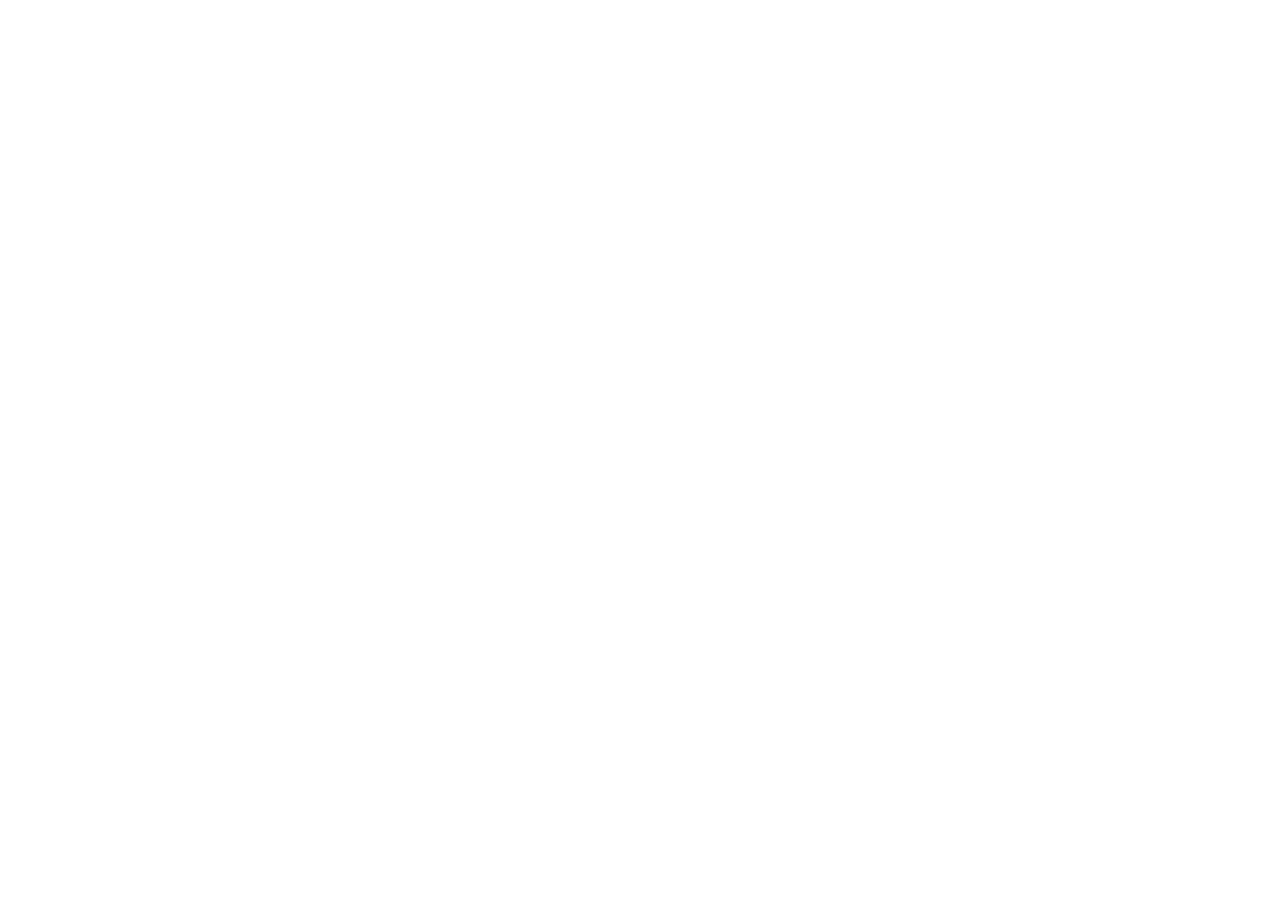
==== about_us.html @ 710f211b "Adding dropdown functionality." ====
<!DOCTYPE html>
<html lang="en">
<head>
    <meta charset="UTF-8">
    <meta http-equiv="X-UA-Compatible" content="IE=edge">
    <meta name="viewport" content="width=device-width, initial-scale=1.0">
    <title>About Us</title>
</head>
<body>
    
</body>
</html>
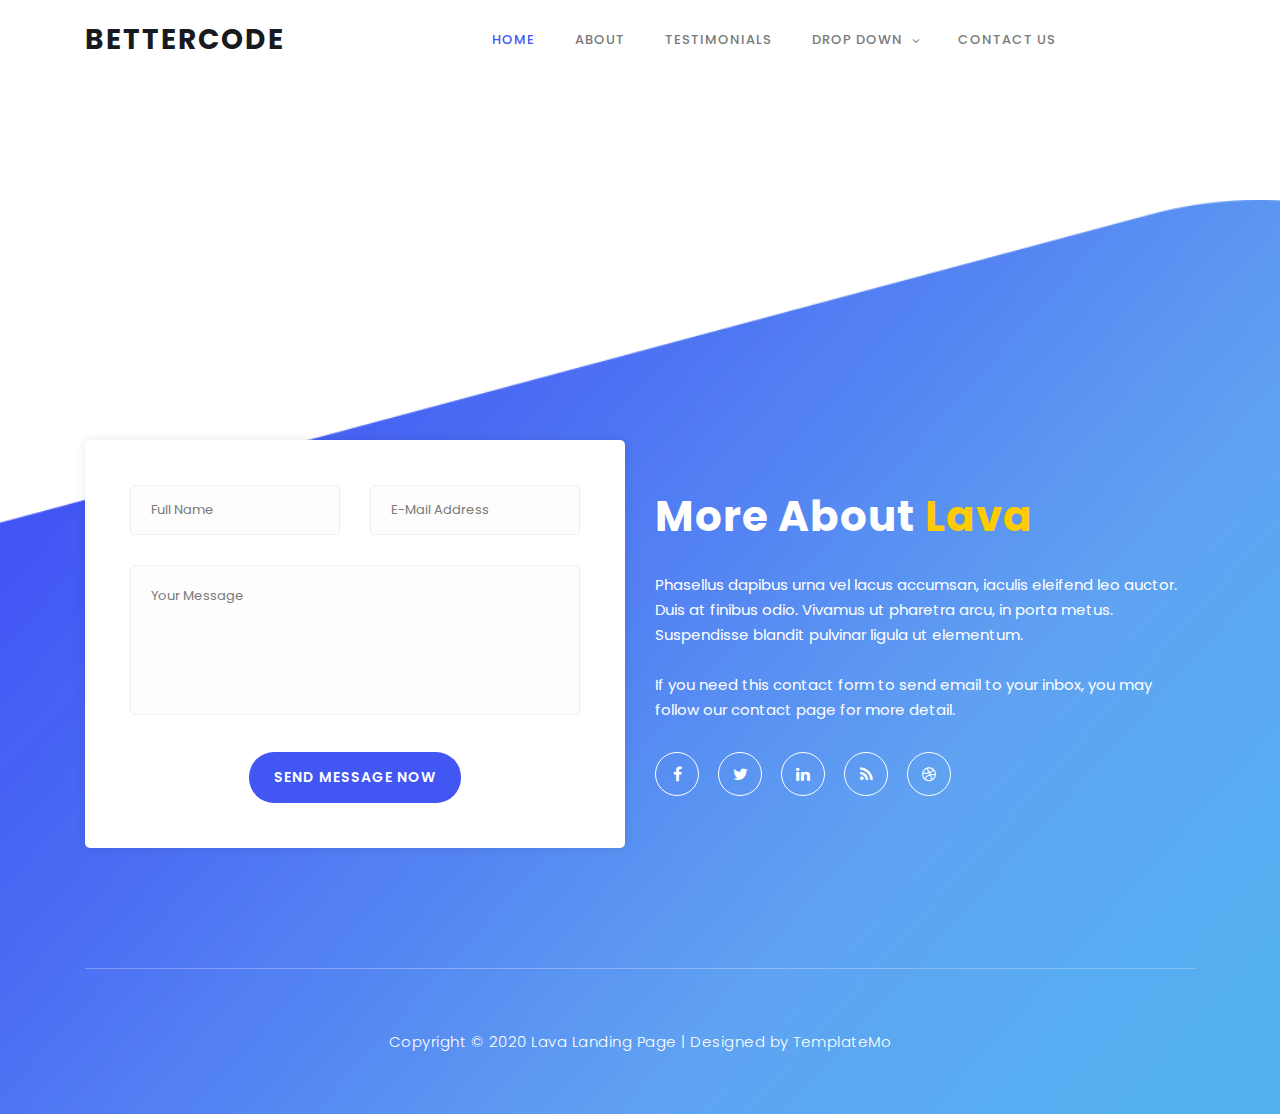
==== commit 70d858d1: "Linking about us page with home page." ====
--- a/about_us.html
+++ b/about_us.html
@@ -1,12 +1,170 @@
 <!DOCTYPE html>
 <html lang="en">
+
 <head>
-    <meta charset="UTF-8">
-    <meta http-equiv="X-UA-Compatible" content="IE=edge">
-    <meta name="viewport" content="width=device-width, initial-scale=1.0">
+
+    <meta charset="utf-8">
+    <meta name="viewport" content="width=device-width, initial-scale=1, shrink-to-fit=no">
+    <meta name="description" content="">
+    <meta name="author" content="TemplateMo">
+    <link href="https://fonts.googleapis.com/css?family=Poppins:100,200,300,400,500,600,700,800,900&display=swap" rel="stylesheet">
+
     <title>About Us</title>
+<!--
+
+Lava Landing Page
+https://templatemo.com/tm-540-lava-landing-page
+
+-->
+
+    <!-- Additional CSS Files -->
+    <link rel="stylesheet" type="text/css" href="assets/css/bootstrap.min.css">
+
+    <link rel="stylesheet" type="text/css" href="assets/css/font-awesome.css">
+
+    <link rel="stylesheet" href="assets/css/templatemo-lava.css">
+
+    <link rel="stylesheet" href="assets/css/owl-carousel.css">
+
 </head>
+
 <body>
-    
+
+    <!-- ***** Preloader Start ***** -->
+    <div id="preloader">
+        <div class="jumper">
+            <div></div>
+            <div></div>
+            <div></div>
+        </div>
+    </div>
+    <!-- ***** Preloader End ***** -->
+
+
+    <!-- ***** Header Area Start ***** -->
+    <header class="header-area header-sticky">
+        <div class="container">
+            <div class="row">
+                <div class="col-12">
+                    <nav class="main-nav">
+                        <!-- ***** Logo Start ***** -->
+                        <a href="index.html" class="logo">
+                            BetterCode
+                        </a>
+                        <!-- ***** Logo End ***** -->
+                        <!-- ***** Menu Start ***** -->
+                        <ul class="nav">
+                            <li class="scroll-to-section"><a href="#welcome" class="menu-item">Home</a></li>
+                            <li class="scroll-to-section"><a href="#about" class="menu-item">About</a></li>
+                            <li class="scroll-to-section"><a href="#testimonials" class="menu-item">Testimonials</a>
+                            </li>
+                            <li class="submenu">
+                                <a href="javascript:;">Drop Down</a>
+                                <ul>
+                                    <li><a href="about_us.html" class="menu-item">About Us</a></li>
+                                    <li><a class="menu-item">Features</a></li>
+                                    <li><a class="menu-item">FAQ's</a></li>
+                                    <li><a class="menu-item">Blog</a></li>
+                                </ul>
+                            </li>
+                            <li class="scroll-to-section"><a href="#contact-us" class="menu-item">Contact Us</a></li>
+                        </ul>
+                        <a class='menu-trigger'>
+                            <span>Menu</span>
+                        </a>
+                        <!-- ***** Menu End ***** -->
+                    </nav>
+                </div>
+            </div>
+        </div>
+    </header>
+    <!-- ***** Header Area End ***** -->
+
+
+    <!-- ***** Footer Start ***** -->
+    <footer id="contact-us">
+        <div class="container">
+            <div class="footer-content">
+                <div class="row">
+                    <!-- ***** Contact Form Start ***** -->
+                    <div class="col-lg-6 col-md-12 col-sm-12">
+                        <div class="contact-form">
+                            <form id="contact" action="" method="post">
+                                <div class="row">
+                                    <div class="col-md-6 col-sm-12">
+                                        <fieldset>
+                                            <input name="name" type="text" id="name" placeholder="Full Name" required=""
+                                                style="background-color: rgba(250,250,250,0.3);">
+                                        </fieldset>
+                                    </div>
+                                    <div class="col-md-6 col-sm-12">
+                                        <fieldset>
+                                            <input name="email" type="text" id="email" placeholder="E-Mail Address"
+                                                required="" style="background-color: rgba(250,250,250,0.3);">
+                                        </fieldset>
+                                    </div>
+                                    <div class="col-lg-12">
+                                        <fieldset>
+                                            <textarea name="message" rows="6" id="message" placeholder="Your Message"
+                                                required="" style="background-color: rgba(250,250,250,0.3);"></textarea>
+                                        </fieldset>
+                                    </div>
+                                    <div class="col-lg-12">
+                                        <fieldset>
+                                            <button type="submit" id="form-submit" class="main-button">Send Message
+                                                Now</button>
+                                        </fieldset>
+                                    </div>
+                                </div>
+                            </form>
+                        </div>
+                    </div>
+                    <!-- ***** Contact Form End ***** -->
+                    <div class="right-content col-lg-6 col-md-12 col-sm-12">
+                        <h2>More About <em>Lava</em></h2>
+                        <p>Phasellus dapibus urna vel lacus accumsan, iaculis eleifend leo auctor. Duis at finibus odio.
+                            Vivamus ut pharetra arcu, in porta metus. Suspendisse blandit pulvinar ligula ut elementum.
+                            <br><br>If you need this contact form to send email to your inbox, you may follow our <a
+                                rel="nofollow" href="https://templatemo.com/contact" target="_parent">contact</a> page
+                            for more detail.</p>
+                        <ul class="social">
+                            <li><a href="https://fb.com/templatemo"><i class="fa fa-facebook"></i></a></li>
+                            <li><a href="#"><i class="fa fa-twitter"></i></a></li>
+                            <li><a href="#"><i class="fa fa-linkedin"></i></a></li>
+                            <li><a href="#"><i class="fa fa-rss"></i></a></li>
+                            <li><a href="#"><i class="fa fa-dribbble"></i></a></li>
+                        </ul>
+                    </div>
+                </div>
+            </div>
+            <div class="row">
+                <div class="col-lg-12">
+                    <div class="sub-footer">
+                        <p>Copyright &copy; 2020 Lava Landing Page
+
+                        | Designed by <a rel="nofollow" href="https://templatemo.com">TemplateMo</a></p>
+                    </div>
+                </div>
+            </div>
+        </div>
+    </footer>
+
+    <!-- jQuery -->
+    <script src="assets/js/jquery-2.1.0.min.js"></script>
+
+    <!-- Bootstrap -->
+    <script src="assets/js/popper.js"></script>
+    <script src="assets/js/bootstrap.min.js"></script>
+
+    <!-- Plugins -->
+    <script src="assets/js/owl-carousel.js"></script>
+    <script src="assets/js/scrollreveal.min.js"></script>
+    <script src="assets/js/waypoints.min.js"></script>
+    <script src="assets/js/jquery.counterup.min.js"></script>
+    <script src="assets/js/imgfix.min.js"></script>
+
+    <!-- Global Init -->
+    <script src="assets/js/custom.js"></script>
+
 </body>
 </html>--- a/assets/css/templatemo-lava.css
+++ b/assets/css/templatemo-lava.css
@@ -0,0 +1,1236 @@
+/*
+
+Lava Landing Page
+
+https://templatemo.com/tm-540-lava-landing-page
+
+*/
+
+/* ---------------------------------------------
+Table of contents
+------------------------------------------------
+01. font & reset css
+02. reset
+03. global styles
+04. header
+05. welcome
+06. features
+07. testimonials
+08. contact
+09. footer
+10. preloader
+
+--------------------------------------------- */
+/* 
+---------------------------------------------
+font & reset css
+--------------------------------------------- 
+*/
+@import url("https://fonts.googleapis.com/css?family=Poppins:100,200,300,400,500,600,700,800,900");
+/* 
+---------------------------------------------
+reset
+--------------------------------------------- 
+*/
+html, body, div, span, applet, object, iframe, h1, h2, h3, h4, h5, h6, p, blockquote, div
+pre, a, abbr, acronym, address, big, cite, code, del, dfn, em, font, img, ins, kbd, q,
+s, samp, small, strike, strong, sub, sup, tt, var, b, u, i, center, dl, dt, dd, ol, ul, li,
+figure, header, nav, section, article, aside, footer, figcaption {
+  margin: 0;
+  padding: 0;
+  border: 0;
+  outline: 0;
+}
+
+.clearfix:after {
+  content: ".";
+  display: block;
+  clear: both;
+  visibility: hidden;
+  line-height: 0;
+  height: 0;
+}
+
+.clearfix {
+  display: inline-block;
+}
+
+html[xmlns] .clearfix {
+  display: block;
+}
+
+* html .clearfix {
+  height: 1%;
+}
+
+ul, li {
+  padding: 0;
+  margin: 0;
+  list-style: none;
+}
+
+header, nav, section, article, aside, footer, hgroup {
+  display: block;
+}
+
+* {
+  box-sizing: border-box;
+}
+
+html, body {
+  font-family: 'Poppins', sans-serif;
+  font-weight: 400;
+  background-color: #fff;
+  font-size: 16px;
+  -ms-text-size-adjust: 100%;
+  -webkit-font-smoothing: antialiased;
+  -moz-osx-font-smoothing: grayscale;
+}
+
+a {
+  text-decoration: none !important;
+}
+
+h1, h2, h3, h4, h5, h6 {
+  margin-top: 0px;
+  margin-bottom: 0px;
+}
+
+ul {
+  margin-bottom: 0px;
+}
+
+p {
+  font-size: 15px;
+  line-height: 25px;
+  color: #888;
+}
+
+/* 
+---------------------------------------------
+global styles
+--------------------------------------------- 
+*/
+html,
+body {
+  background: #fff;
+  font-family: 'Poppins', sans-serif;
+}
+
+::selection {
+  background: #4256f4;
+  color: #fff;
+}
+
+::-moz-selection {
+  background: #4256f4;
+  color: #fff;
+}
+
+@media (max-width: 991px) {
+  html, body {
+    overflow-x: hidden;
+  }
+  .mobile-top-fix {
+    margin-top: 30px;
+    margin-bottom: 0px;
+  }
+  .mobile-bottom-fix {
+    margin-bottom: 30px;
+  }
+  .mobile-bottom-fix-big {
+    margin-bottom: 60px;
+  }
+}
+
+a.main-button-slider {
+  font-size: 14px;
+  border-radius: 25px;
+  padding: 15px 25px;
+  background-color: #4256f4;
+  text-transform: uppercase;
+  color: #fff;
+  font-weight: 600;
+  letter-spacing: 1px;
+  -webkit-transition: all 0.3s ease 0s;
+  -moz-transition: all 0.3s ease 0s;
+  -o-transition: all 0.3s ease 0s;
+  transition: all 0.3s ease 0s;
+}
+
+a.main-button-slider:hover {
+  background-color: #FFCC00;
+}
+
+a.main-button {
+  font-size: 14px;
+  border-radius: 25px;
+  padding: 15px 25px;
+  background-color: #4256f4;
+  text-transform: uppercase;
+  color: #fff;
+  font-weight: 600;
+  letter-spacing: 1px;
+  -webkit-transition: all 0.3s ease 0s;
+  -moz-transition: all 0.3s ease 0s;
+  -o-transition: all 0.3s ease 0s;
+  transition: all 0.3s ease 0s;
+}
+
+a.main-button:hover {
+  background-color: #FFCC00;
+}
+
+button.main-button {
+  outline: none;
+  border: none;
+  cursor: pointer;
+  font-size: 14px;
+  border-radius: 25px;
+  padding: 15px 25px;
+  background-color: #4256f4;
+  text-transform: uppercase;
+  color: #fff;
+  font-weight: 600;
+  letter-spacing: 1px;
+  -webkit-transition: all 0.3s ease 0s;
+  -moz-transition: all 0.3s ease 0s;
+  -o-transition: all 0.3s ease 0s;
+  transition: all 0.3s ease 0s;
+}
+
+button.main-button:hover {
+  background-color: #ffd147;
+}
+
+
+.center-heading {
+  margin-bottom: 70px;
+}
+
+.center-heading h2 {
+  margin-top: 0px;
+  text-align: center;
+  font-size: 42px;
+  font-weight: 700;
+  color: #1e1e1e;
+  margin-bottom: 25px;
+}
+
+.center-heading h2 em {
+  font-style: normal;
+  color: #4256f4;
+}
+
+.center-heading p {
+  font-size: 15px;
+  color: #888;
+  text-align: center;
+}
+
+
+/* 
+---------------------------------------------
+header
+--------------------------------------------- 
+*/
+
+.background-header {
+  background-color: #fff;
+  height: 80px!important;
+  position: fixed!important;
+  top: 0px;
+  left: 0px;
+  right: 0px;
+  box-shadow: 0px 0px 10px rgba(0,0,0,0.15)!important;
+}
+
+.background-header .logo,
+.background-header .main-nav .nav li a {
+  color: #1e1e1e!important;
+}
+
+.background-header .main-nav .nav li:hover a {
+  color: #4256f4!important;
+}
+
+.background-header .nav li a.active {
+  color: #4256f4!important;
+}
+
+.header-area {
+  position: absolute;
+  top: 0px;
+  left: 0px;
+  right: 0px;
+  z-index: 100;
+  height: 100px;
+  -webkit-transition: all .5s ease 0s;
+  -moz-transition: all .5s ease 0s;
+  -o-transition: all .5s ease 0s;
+  transition: all .5s ease 0s;
+}
+
+.header-area .main-nav {
+  min-height: 80px;
+  background: transparent;
+}
+
+.header-area .main-nav .logo {
+  line-height: 80px;
+  color: #191a20;
+  font-size: 28px;
+  font-weight: 700;
+  text-transform: uppercase;
+  letter-spacing: 2px;
+  float: left;
+  -webkit-transition: all 0.3s ease 0s;
+  -moz-transition: all 0.3s ease 0s;
+  -o-transition: all 0.3s ease 0s;
+  transition: all 0.3s ease 0s;
+}
+
+
+.header-area .main-nav .nav {
+  float: left;
+  margin-top: 27px;
+  margin-left: 15%;
+  margin-right: 0px;
+  background-color: #fff;
+  padding: 0px 20px;
+  -webkit-transition: all 0.3s ease 0s;
+  -moz-transition: all 0.3s ease 0s;
+  -o-transition: all 0.3s ease 0s;
+  transition: all 0.3s ease 0s;
+  position: relative;
+  z-index: 999;
+}
+
+.header-area .main-nav .nav li {
+  padding-left: 20px;
+  padding-right: 20px;
+}
+
+.header-area .main-nav .nav li:last-child {
+  padding-right: 0px;
+}
+
+.header-area .main-nav .nav li a {
+  display: block;
+  font-weight: 500;
+  font-size: 13px;
+  color: #7a7a7a;
+  text-transform: uppercase;
+  -webkit-transition: all 0.3s ease 0s;
+  -moz-transition: all 0.3s ease 0s;
+  -o-transition: all 0.3s ease 0s;
+  transition: all 0.3s ease 0s;
+  height: 40px;
+  line-height: 40px;
+  border: transparent;
+  letter-spacing: 1px;
+}
+
+.header-area .main-nav .nav li:hover a {
+  color: #4256f4;
+}
+
+.header-area .main-nav .nav li.submenu {
+  position: relative;
+  padding-right: 35px;
+}
+
+.header-area .main-nav .nav li.submenu:after {
+  font-family: FontAwesome;
+  content: "\f107";
+  font-size: 12px;
+  color: #7a7a7a;
+  position: absolute;
+  right: 18px;
+  top: 12px;
+}
+
+.header-area .main-nav .nav li.submenu ul {
+  position: absolute;
+  width: 200px;
+  box-shadow: 0 2px 28px 0 rgba(0, 0, 0, 0.06);
+  overflow: hidden;
+  top: 40px;
+  opacity: 0;
+  transform: translateY(-2em);
+  visibility: hidden;
+  z-index: -1;
+  transition: all 0.3s ease-in-out 0s, visibility 0s linear 0.3s, z-index 0s linear 0.01s;
+}
+
+.header-area .main-nav .nav li.submenu ul li {
+  margin-left: 0px;
+  padding-left: 0px;
+  padding-right: 0px;
+}
+
+.header-area .main-nav .nav li.submenu ul li a {
+  display: block;
+  background: #fff;
+  color: #7a7a7a!important;
+  padding-left: 20px;
+  height: 40px;
+  line-height: 40px;
+  -webkit-transition: all 0.3s ease 0s;
+  -moz-transition: all 0.3s ease 0s;
+  -o-transition: all 0.3s ease 0s;
+  transition: all 0.3s ease 0s;
+  position: relative;
+  font-size: 13px;
+  border-bottom: 1px solid #f5f5f5;
+}
+
+.header-area .main-nav .nav li.submenu ul li a:before {
+  content: '';
+  position: absolute;
+  width: 0px;
+  height: 40px;
+  left: 0px;
+  top: 0px;
+  bottom: 0px;
+  -webkit-transition: all 0.3s ease 0s;
+  -moz-transition: all 0.3s ease 0s;
+  -o-transition: all 0.3s ease 0s;
+  transition: all 0.3s ease 0s;
+  background: #4256f4;
+}
+
+.header-area .main-nav .nav li.submenu ul li a:hover {
+  background: #fff;
+  color: #4256f4!important;
+  padding-left: 25px;
+}
+
+.header-area .main-nav .nav li.submenu ul li a:hover:before {
+  width: 3px;
+}
+
+.header-area .main-nav .nav li.submenu:hover ul {
+  visibility: visible;
+  opacity: 1;
+  z-index: 1;
+  transform: translateY(0%);
+  transition-delay: 0s, 0s, 0.3s;
+}
+
+.header-area .main-nav .menu-trigger {
+  cursor: pointer;
+  display: block;
+  position: absolute;
+  top: 23px;
+  width: 32px;
+  height: 40px;
+  text-indent: -9999em;
+  z-index: 99;
+  right: 40px;
+  display: none;
+}
+
+.header-area .main-nav .menu-trigger span,
+.header-area .main-nav .menu-trigger span:before,
+.header-area .main-nav .menu-trigger span:after {
+  -moz-transition: all 0.4s;
+  -o-transition: all 0.4s;
+  -webkit-transition: all 0.4s;
+  transition: all 0.4s;
+  background-color: #1e1e1e;
+  display: block;
+  position: absolute;
+  width: 30px;
+  height: 2px;
+  left: 0;
+}
+
+.background-header .main-nav .menu-trigger span,
+.background-header .main-nav .menu-trigger span:before,
+.background-header .main-nav .menu-trigger span:after {
+  background-color: #1e1e1e;
+}
+
+.header-area .main-nav .menu-trigger span:before,
+.header-area .main-nav .menu-trigger span:after {
+  -moz-transition: all 0.4s;
+  -o-transition: all 0.4s;
+  -webkit-transition: all 0.4s;
+  transition: all 0.4s;
+  background-color: #1e1e1e;
+  display: block;
+  position: absolute;
+  width: 30px;
+  height: 2px;
+  left: 0;
+  width: 75%;
+}
+
+.background-header .main-nav .menu-trigger span:before,
+.background-header .main-nav .menu-trigger span:after {
+  background-color: #1e1e1e;
+}
+
+.header-area .main-nav .menu-trigger span:before,
+.header-area .main-nav .menu-trigger span:after {
+  content: "";
+}
+
+.header-area .main-nav .menu-trigger span {
+  top: 16px;
+}
+
+.header-area .main-nav .menu-trigger span:before {
+  -moz-transform-origin: 33% 100%;
+  -ms-transform-origin: 33% 100%;
+  -webkit-transform-origin: 33% 100%;
+  transform-origin: 33% 100%;
+  top: -10px;
+  z-index: 10;
+}
+
+.header-area .main-nav .menu-trigger span:after {
+  -moz-transform-origin: 33% 0;
+  -ms-transform-origin: 33% 0;
+  -webkit-transform-origin: 33% 0;
+  transform-origin: 33% 0;
+  top: 10px;
+}
+
+.header-area .main-nav .menu-trigger.active span,
+.header-area .main-nav .menu-trigger.active span:before,
+.header-area .main-nav .menu-trigger.active span:after {
+  background-color: transparent;
+  width: 100%;
+}
+
+.header-area .main-nav .menu-trigger.active span:before {
+  -moz-transform: translateY(6px) translateX(1px) rotate(45deg);
+  -ms-transform: translateY(6px) translateX(1px) rotate(45deg);
+  -webkit-transform: translateY(6px) translateX(1px) rotate(45deg);
+  transform: translateY(6px) translateX(1px) rotate(45deg);
+  background-color: #1e1e1e;
+}
+
+.background-header .main-nav .menu-trigger.active span:before {
+  background-color: #1e1e1e;
+}
+
+.header-area .main-nav .menu-trigger.active span:after {
+  -moz-transform: translateY(-6px) translateX(1px) rotate(-45deg);
+  -ms-transform: translateY(-6px) translateX(1px) rotate(-45deg);
+  -webkit-transform: translateY(-6px) translateX(1px) rotate(-45deg);
+  transform: translateY(-6px) translateX(1px) rotate(-45deg);
+  background-color: #1e1e1e;
+}
+
+.background-header .main-nav .menu-trigger.active span:after {
+  background-color: #1e1e1e;
+}
+
+.header-area.header-sticky {
+  min-height: 80px;
+}
+
+.header-area.header-sticky .nav {
+  margin-top: 20px !important;
+}
+
+.header-area.header-sticky .nav li a.active {
+  color: #4256f4;
+}
+
+@media (max-width: 1200px) {
+  .header-area .main-nav .nav li {
+    padding-left: 12px;
+    padding-right: 12px;
+  }
+  .header-area .main-nav:before {
+    display: none;
+  }
+}
+
+@media (max-width: 991px) {
+  .logo {
+    text-align: center;
+    float: none!important;
+  }
+  .header-area {
+    background-color: #f7f7f7;
+    padding: 0px 15px;
+    height: 80px;
+    box-shadow: none;
+    text-align: center;
+  }
+  .header-area .container {
+    padding: 0px;
+  }
+  .header-area .logo {
+    margin-left: 30px;
+  }
+  .header-area .menu-trigger {
+    display: block !important;
+  }
+  .header-area .main-nav {
+    overflow: hidden;
+  }
+  .header-area .main-nav .nav {
+    float: none;
+    width: 100%;
+    margin-top: 0px !important;
+    display: none;
+    -webkit-transition: all 0s ease 0s;
+    -moz-transition: all 0s ease 0s;
+    -o-transition: all 0s ease 0s;
+    transition: all 0s ease 0s;
+    margin-left: 0px;
+  }
+  .header-area .main-nav .nav li:first-child {
+    border-top: 1px solid #eee;
+  }
+  .header-area .main-nav .nav li {
+    width: 100%;
+    background: #fff;
+    border-bottom: 1px solid #eee;
+    padding-left: 0px !important;
+    padding-right: 0px !important;
+  }
+  .header-area .main-nav .nav li a {
+    height: 50px !important;
+    line-height: 50px !important;
+    padding: 0px !important;
+    border: none !important;
+    background: #f7f7f7 !important;
+    color: #191a20 !important;
+  }
+  .header-area .main-nav .nav li a:hover {
+    background: #eee !important;
+    color: #4256f4!important;
+  }
+  .header-area .main-nav .nav li.submenu ul {
+    position: relative;
+    visibility: inherit;
+    opacity: 1;
+    z-index: 1;
+    transform: translateY(0%);
+    transition-delay: 0s, 0s, 0.3s;
+    top: 0px;
+    width: 100%;
+    box-shadow: none;
+    height: 0px;
+  }
+  .header-area .main-nav .nav li.submenu ul li a {
+    font-size: 12px;
+    font-weight: 400;
+  }
+  .header-area .main-nav .nav li.submenu ul li a:hover:before {
+    width: 0px;
+  }
+  .header-area .main-nav .nav li.submenu ul.active {
+    height: auto !important;
+  }
+  .header-area .main-nav .nav li.submenu:after {
+    color: #3B566E;
+    right: 25px;
+    font-size: 14px;
+    top: 15px;
+  }
+  .header-area .main-nav .nav li.submenu:hover ul, .header-area .main-nav .nav li.submenu:focus ul {
+    height: 0px;
+  }
+}
+
+@media (min-width: 992px) {
+  .header-area .main-nav .nav {
+    display: flex !important;
+  }
+}
+
+
+/* 
+---------------------------------------------
+welcome
+--------------------------------------------- 
+*/
+.welcome-area {
+  width: 100%;
+  height: 100vh;
+  min-height: 793px;
+  background-image: url(../images/banner-bg.png);
+  background-repeat: no-repeat;
+  background-position: right top;
+}
+
+.welcome-area .header-text .left-text {
+  position: relative;
+  align-self: center;
+  margin-top: 35%;
+  transform: perspective(1px) translateY(-30%) !important;
+}
+
+.welcome-area .header-text h1 {
+  font-weight: 900;
+  font-size: 52px;
+  line-height: 80px;
+  letter-spacing: 1px;
+  margin-bottom: 30px;
+  color: #191a20;
+}
+
+.welcome-area .header-text h1 em {
+  font-style: normal;
+  color: #4256f4;
+}
+
+.welcome-area .header-text p {
+  font-weight: 300;
+  font-size: 17px;
+  color: #7a7a7a;
+  line-height: 30px;
+  letter-spacing: 0.25px;
+  margin-bottom: 40px;
+  position: relative;
+}
+
+@media (max-width: 1420px) {
+  .welcome-area .header-text {
+    width: 70%;
+    margin-left: 5%;
+  }
+}
+
+@media (max-width: 1320px) {
+  .welcome-area .header-text .left-text {
+    margin-top: 50%;
+  }
+  .welcome-area .header-text {
+    width: 50%;
+    margin-left: 5%;
+  }
+}
+
+@media (max-width: 1140px) {
+  .welcome-area {
+    height: auto;
+  }
+  .welcome-area .header-text {       
+    width: 92%;
+    padding-top: 793px;
+  }
+  .welcome-area .header-text .left-text {
+    margin-top: 5%;
+    transform: none !important;
+  }
+}
+@media (max-width: 810px) {
+  .welcome-area {
+    background-size: contain;
+  }
+
+  .welcome-area .header-text {
+    padding-top: 100%;
+    margin-left: 0;
+  }
+    
+  .container-fluid .col-md-12 {
+    margin-right: 0px;
+    padding-right: 0px;
+  }
+}
+
+/*
+---------------------------------------------
+about
+---------------------------------------------
+*/
+
+#about {
+  padding: 100px 0px;
+  position: relative;
+  z-index: 9;
+}
+
+@media (max-width: 992px) {
+  .features-item {
+    margin-bottom: 45px;
+  }
+}
+
+.features-item {
+  border-radius: 5px;
+  padding: 60px 30px;
+  text-align: center;
+  box-shadow: 0px 0px 10px rgba(0,0,0,0.1);
+}
+
+.features-item h2 {
+  z-index: 9;
+  position: absolute;
+  top: 15px;
+  left: 45px;
+  font-size: 100px;
+  font-weight: 600;
+  color: #fafaff;
+}
+
+.features-item img {
+  z-index: 10;
+  position: relative;
+  max-width: 100%;
+  margin-bottom: 40px;
+}
+
+.features-item h4 {
+  margin-top: 0px;
+  font-size: 22px;
+  color: #1e1e1e;
+  margin-bottom: 25px;
+}
+
+.features-item .main-button {
+  margin-top: 35px;
+  display: inline-block;
+}
+
+
+/*
+---------------------------------------------
+promotion
+---------------------------------------------
+*/
+
+.left-image-decor {
+  background-image: url(../images/left-bg-decor.png);
+  background-repeat: no-repeat;
+  position: absolute;
+  width: 100%;
+  display: inline-block;
+  height: 110%;
+  margin-top: -200px;
+}
+
+#promotion {
+  padding: 100px 0px;
+}
+
+#promotion .left-image {
+  align-self: center;
+}
+
+#promotion .right-text ul {
+  padding: 0;
+  margin: 0;
+}
+
+#promotion .right-text ul li {
+  display: inline-block;
+  margin-bottom: 60px;
+}
+
+#promotion .right-text ul li:last-child {
+  margin-bottom: 0px;
+}
+
+#promotion .right-text img {
+  display: inline-block;
+  float: left;
+  margin-right: 30px;
+}
+
+#promotion .right-text h4 {
+  font-size: 22px;
+  color: #1e1e1e;
+  margin-bottom: 15px;
+  margin-top: 3px;
+}
+
+
+/*
+--------------------------------------------
+testimonials
+--------------------------------------------
+*/
+.right-image-decor {
+  background-image: url(../images/right-bg-decor.png);
+  background-repeat: no-repeat;
+  background-position: right center;
+  position: absolute;
+  width: 100%;
+  display: inline-block;
+  height: 110%;
+  margin-top: -200px;
+}
+
+#testimonials {
+  padding-top: 100px;
+  position: relative;
+  z-index: 9;
+}
+
+#testimonials .item {
+  position: relative;
+}
+
+#testimonials .item .testimonial-content {
+  background: rgb(244,129,63);
+  background: linear-gradient(145deg, #55b0f1 0%, #3f4ff4 100%);
+  margin-left: 60px;
+  padding: 40px 30px;
+  text-align: center;
+  border-radius: 5px;
+}
+
+#testimonials .item .testimonial-content ul li {
+  display: inline-block;
+  margin: 0px 1px;
+}
+
+#testimonials .item .testimonial-content ul li i {
+  color: #fff;
+  font-size: 13px;
+}
+
+#testimonials .item .testimonial-content h4 {
+  font-size: 22px;
+  margin-top: 20px;
+  color: #fff;
+}
+
+#testimonials .item .testimonial-content p {
+  color: #fff;
+  font-style: italic;
+  font-weight: 200;
+  margin: 20px 0px 15px 0px;
+}
+
+#testimonials .item .testimonial-content span {
+  color: #fff;
+  font-weight: 200;
+  font-size: 13px;
+}
+
+#testimonials .author img {
+  max-width: 120px;
+  margin-bottom: -60px;
+}
+
+.owl-carousel .owl-nav button.owl-next span {
+  z-index: 10;
+  top: 45%;
+  border-radius: 10px;
+  font-size: 46px;
+  color: #fff;
+  right: -210px;
+  width: 80px;
+  height: 80px;
+  line-height: 80px;
+  text-align: center;
+  display: inline-block;
+  background: rgb(244,129,63);
+  background: linear-gradient(145deg, #55b0f1 0%, #3f4ff4 100%);
+  position: absolute;
+}
+
+.owl-carousel .owl-nav button.owl-prev span {
+  z-index: 9;
+  top: 30%;
+  border-radius: 10px;
+  font-size: 46px;
+  color: #fff;
+  right: -150px;
+  width: 80px;
+  height: 80px;
+  line-height: 80px;
+  text-align: center;
+  display: inline-block;
+  background: rgb(244,129,63);
+  background: linear-gradient(145deg, #55b0f1 0%, #3f4ff4 100%);
+  position: absolute;
+}
+
+@media screen and (max-width: 1060px) {
+  .owl-carousel .owl-nav {
+    display: none!important;
+  }
+}
+
+/* 
+---------------------------------------------
+footer
+--------------------------------------------- 
+*/
+
+@media (max-width: 992px) {
+  footer {
+    padding-top: 0px!important;
+    margin-top: 0px!important;
+  }
+  .contact-form {
+    margin-bottom: 45px;
+  }
+  footer .right-content {
+    text-align: center;
+  }
+  footer .footer-content {
+    padding: 60px 0px!important;
+  }
+}
+
+footer {
+  margin-top: 200px;
+  padding-top: 120px;
+  background-image: url(../images/footer-bg.png);
+  background-repeat: no-repeat;
+  background-position: center center;
+  background-size: cover;
+  width: 100%;
+}
+
+footer .footer-content {
+  padding: 120px 0px;
+}
+
+.contact-form {
+  position: relative;
+  z-index: 10;
+  padding: 45px;
+  border-radius: 5px;
+  background-color: #fff;
+  box-shadow: 0px 0px 10px rgba(0,0,0,0.1);
+  
+}
+
+footer .right-content {
+  align-self: center;
+}
+
+.contact-form input,
+.contact-form textarea {
+  color: #777;
+  font-size: 13px;
+  border: 1px solid #eee;
+  background-color: #f7f7f7;
+  border-radius: 5px;
+  width: 100%;
+  height: 50px;
+  outline: none;
+  padding-left: 20px;
+  padding-right: 20px;
+  -webkit-appearance: none;
+  -moz-appearance: none;
+  appearance: none;
+  margin-bottom: 30px;
+}
+
+.contact-form textarea {
+  height: 150px;
+  resize: none;
+  padding: 20px;
+}
+
+.contact-form {
+  text-align: center;
+}
+
+.contact-form ::-webkit-input-placeholder { /* Edge */
+  color: #7a7a7a;
+}
+
+.contact-form :-ms-input-placeholder { /* Internet Explorer 10-11 */
+  color: #7a7a7a;
+}
+
+.contact-form ::placeholder {
+  color: #7a7a7a;
+}
+
+.footer-content .right-content {
+  color: #fff;
+}
+
+.footer-content .right-content h2 {
+  margin-top: 0px;
+  margin-bottom: 30px;
+  font-size: 42px;
+  text-transform: capitalize;
+  font-weight: 700;
+  letter-spacing: 1px;
+}
+
+.footer-content .right-content h2 em {
+  font-style: normal;
+  color: #FFCC00;
+}
+
+.footer-content .right-content p {
+  color: #FFF;
+}
+
+.footer-content .right-content a {
+  color: #FFF;
+}
+
+.footer-content .right-content a:hover {
+  color: #FFCC00;
+}
+
+footer .social {
+  overflow: hidden;
+  margin-top: 30px;
+}
+
+footer .social li:first-child {
+  margin-left: 0px;
+}
+
+footer .social li {
+  margin: 0px 7.5px;
+  display: inline-block;
+}
+
+footer .social li a {
+  color: #fff;
+  text-align: center;
+  background-color: transparent;
+  border: 1px solid #fff;
+  width: 44px;
+  height: 44px;
+  line-height: 44px;
+  border-radius: 50%;
+  display: inline-block;
+  font-size: 16px;
+  -webkit-transition: all 0.3s ease 0s;
+  -moz-transition: all 0.3s ease 0s;
+  -o-transition: all 0.3s ease 0s;
+  transition: all 0.3s ease 0s;
+}
+
+footer .social li a:hover {
+  background-color: #fba70b;
+  border-color: #fba70b;
+  color: #fff;
+}
+
+footer .copyright {
+  margin-top: 10px;
+  font-weight: 400;
+  font-size: 15px;
+  color: #4a4a4a;
+  letter-spacing: 0.88px;
+  text-transform: capitalize;
+}
+
+footer .sub-footer {
+  padding: 60px 0px;
+  border-top: 1px solid rgba(250,250,250,0.3);
+  text-align: center;
+}
+
+footer .sub-footer a {
+	color: #FFF;
+}
+
+footer .sub-footer a:hover {
+	color: #FC3;
+}
+
+footer .sub-footer p {
+  color: #fff;
+  font-size: 15px;
+  font-weight: 300;
+  letter-spacing: 0.5px;
+}
+
+@media (max-width: 991px) {
+  footer .copyright {
+    text-align: center;
+  }
+  footer .social {
+    text-align: center;
+  }
+}
+
+/* 
+---------------------------------------------
+preloader
+--------------------------------------------- 
+*/
+#preloader {
+  overflow: hidden;
+  background-image: linear-gradient(145deg, #55b0f1 0%, #3f4ff4 100%);
+  left: 0;
+  right: 0;
+  top: 0;
+  bottom: 0;
+  position: fixed;
+  z-index: 9999;
+  color: #fff;
+}
+
+#preloader .jumper {
+  left: 0;
+  top: 0;
+  right: 0;
+  bottom: 0;
+  display: block;
+  position: absolute;
+  margin: auto;
+  width: 50px;
+  height: 50px;
+}
+
+#preloader .jumper > div {
+  background-color: #fff;
+  width: 10px;
+  height: 10px;
+  border-radius: 100%;
+  -webkit-animation-fill-mode: both;
+  animation-fill-mode: both;
+  position: absolute;
+  opacity: 0;
+  width: 50px;
+  height: 50px;
+  -webkit-animation: jumper 1s 0s linear infinite;
+  animation: jumper 1s 0s linear infinite;
+}
+
+#preloader .jumper > div:nth-child(2) {
+  -webkit-animation-delay: 0.33333s;
+  animation-delay: 0.33333s;
+}
+
+#preloader .jumper > div:nth-child(3) {
+  -webkit-animation-delay: 0.66666s;
+  animation-delay: 0.66666s;
+}
+
+@-webkit-keyframes jumper {
+  0% {
+    opacity: 0;
+    -webkit-transform: scale(0);
+    transform: scale(0);
+  }
+  5% {
+    opacity: 1;
+  }
+  100% {
+    -webkit-transform: scale(1);
+    transform: scale(1);
+    opacity: 0;
+  }
+}
+
+@keyframes jumper {
+  0% {
+    opacity: 0;
+    -webkit-transform: scale(0);
+    transform: scale(0);
+  }
+  5% {
+    opacity: 1;
+  }
+  100% {
+    opacity: 0;
+  }
+}--- a/assets/css/owl-carousel.css
+++ b/assets/css/owl-carousel.css
@@ -0,0 +1,186 @@
+/**
+ * Owl Carousel v2.3.4
+ * Copyright 2013-2018 David Deutsch
+ * Licensed under: SEE LICENSE IN https://github.com/OwlCarousel2/OwlCarousel2/blob/master/LICENSE
+ */
+/*
+ *  Owl Carousel - Core
+ */
+.owl-carousel {
+  display: none;
+  width: 100%;
+  -webkit-tap-highlight-color: transparent;
+  /* position relative and z-index fix webkit rendering fonts issue */
+  position: relative;
+  z-index: 1; }
+  .owl-carousel .owl-stage {
+    position: relative;
+    -ms-touch-action: pan-Y;
+    touch-action: manipulation;
+    -moz-backface-visibility: hidden;
+    /* fix firefox animation glitch */ }
+  .owl-carousel .owl-stage:after {
+    content: ".";
+    display: block;
+    clear: both;
+    visibility: hidden;
+    line-height: 0;
+    height: 0; }
+  .owl-carousel .owl-stage-outer {
+    position: relative;
+    overflow: hidden;
+    /* fix for flashing background */
+    -webkit-transform: translate3d(0px, 0px, 0px); }
+  .owl-carousel .owl-wrapper,
+  .owl-carousel .owl-item {
+    -webkit-backface-visibility: hidden;
+    -moz-backface-visibility: hidden;
+    -ms-backface-visibility: hidden;
+    -webkit-transform: translate3d(0, 0, 0);
+    -moz-transform: translate3d(0, 0, 0);
+    -ms-transform: translate3d(0, 0, 0); }
+  .owl-carousel .owl-item {
+    position: relative;
+    min-height: 1px;
+    float: left;
+    -webkit-backface-visibility: hidden;
+    -webkit-tap-highlight-color: transparent;
+    -webkit-touch-callout: none; }
+  .owl-carousel .owl-item img {
+    display: block;
+    width: 100%; }
+  .owl-carousel .owl-nav.disabled,
+  .owl-carousel .owl-dots.disabled {
+    display: none; }
+  .owl-carousel .owl-nav .owl-prev,
+  .owl-carousel .owl-nav .owl-next,
+  .owl-carousel .owl-dot {
+    cursor: pointer;
+    -webkit-user-select: none;
+    -khtml-user-select: none;
+    -moz-user-select: none;
+    -ms-user-select: none;
+    user-select: none; }
+  .owl-carousel .owl-nav button.owl-prev,
+  .owl-carousel .owl-nav button.owl-next,
+  .owl-carousel button.owl-dot {
+    background: none;
+    color: inherit;
+    border: none;
+    padding: 0 !important;
+    font: inherit; }
+  .owl-carousel.owl-loaded {
+    display: block; }
+  .owl-carousel.owl-loading {
+    opacity: 0;
+    display: block; }
+  .owl-carousel.owl-hidden {
+    opacity: 0; }
+  .owl-carousel.owl-refresh .owl-item {
+    visibility: hidden; }
+  .owl-carousel.owl-drag .owl-item {
+    -ms-touch-action: pan-y;
+        touch-action: pan-y;
+    -webkit-user-select: none;
+    -moz-user-select: none;
+    -ms-user-select: none;
+    user-select: none; }
+  .owl-carousel.owl-grab {
+    cursor: move;
+    cursor: grab; }
+  .owl-carousel.owl-rtl {
+    direction: rtl; }
+  .owl-carousel.owl-rtl .owl-item {
+    float: right; }
+
+/* No Js */
+.no-js .owl-carousel {
+  display: block; }
+
+/*
+ *  Owl Carousel - Animate Plugin
+ */
+.owl-carousel .animated {
+  animation-duration: 1000ms;
+  animation-fill-mode: both; }
+
+.owl-carousel .owl-animated-in {
+  z-index: 0; }
+
+.owl-carousel .owl-animated-out {
+  z-index: 1; }
+
+.owl-carousel .fadeOut {
+  animation-name: fadeOut; }
+
+@keyframes fadeOut {
+  0% {
+    opacity: 1; }
+  100% {
+    opacity: 0; } }
+
+/*
+ * 	Owl Carousel - Auto Height Plugin
+ */
+.owl-height {
+  transition: height 500ms ease-in-out; }
+
+/*
+ * 	Owl Carousel - Lazy Load Plugin
+ */
+.owl-carousel .owl-item {
+  /**
+			This is introduced due to a bug in IE11 where lazy loading combined with autoheight plugin causes a wrong
+			calculation of the height of the owl-item that breaks page layouts
+		 */ }
+  .owl-carousel .owl-item .owl-lazy {
+    opacity: 0;
+    transition: opacity 400ms ease; }
+  .owl-carousel .owl-item .owl-lazy[src^=""], .owl-carousel .owl-item .owl-lazy:not([src]) {
+    max-height: 0; }
+  .owl-carousel .owl-item img.owl-lazy {
+    transform-style: preserve-3d; }
+
+/*
+ * 	Owl Carousel - Video Plugin
+ */
+.owl-carousel .owl-video-wrapper {
+  position: relative;
+  height: 100%;
+  background: #000; }
+
+.owl-carousel .owl-video-play-icon {
+  position: absolute;
+  height: 80px;
+  width: 80px;
+  left: 50%;
+  top: 50%;
+  margin-left: -40px;
+  margin-top: -40px;
+  background: url("owl.video.play.png") no-repeat;
+  cursor: pointer;
+  z-index: 1;
+  -webkit-backface-visibility: hidden;
+  transition: transform 100ms ease; }
+
+.owl-carousel .owl-video-play-icon:hover {
+  -ms-transform: scale(1.3, 1.3);
+      transform: scale(1.3, 1.3); }
+
+.owl-carousel .owl-video-playing .owl-video-tn,
+.owl-carousel .owl-video-playing .owl-video-play-icon {
+  display: none; }
+
+.owl-carousel .owl-video-tn {
+  opacity: 0;
+  height: 100%;
+  background-position: center center;
+  background-repeat: no-repeat;
+  background-size: contain;
+  transition: opacity 400ms ease; }
+
+.owl-carousel .owl-video-frame {
+  position: relative;
+  z-index: 1;
+  height: 100%;
+  width: 100%; }
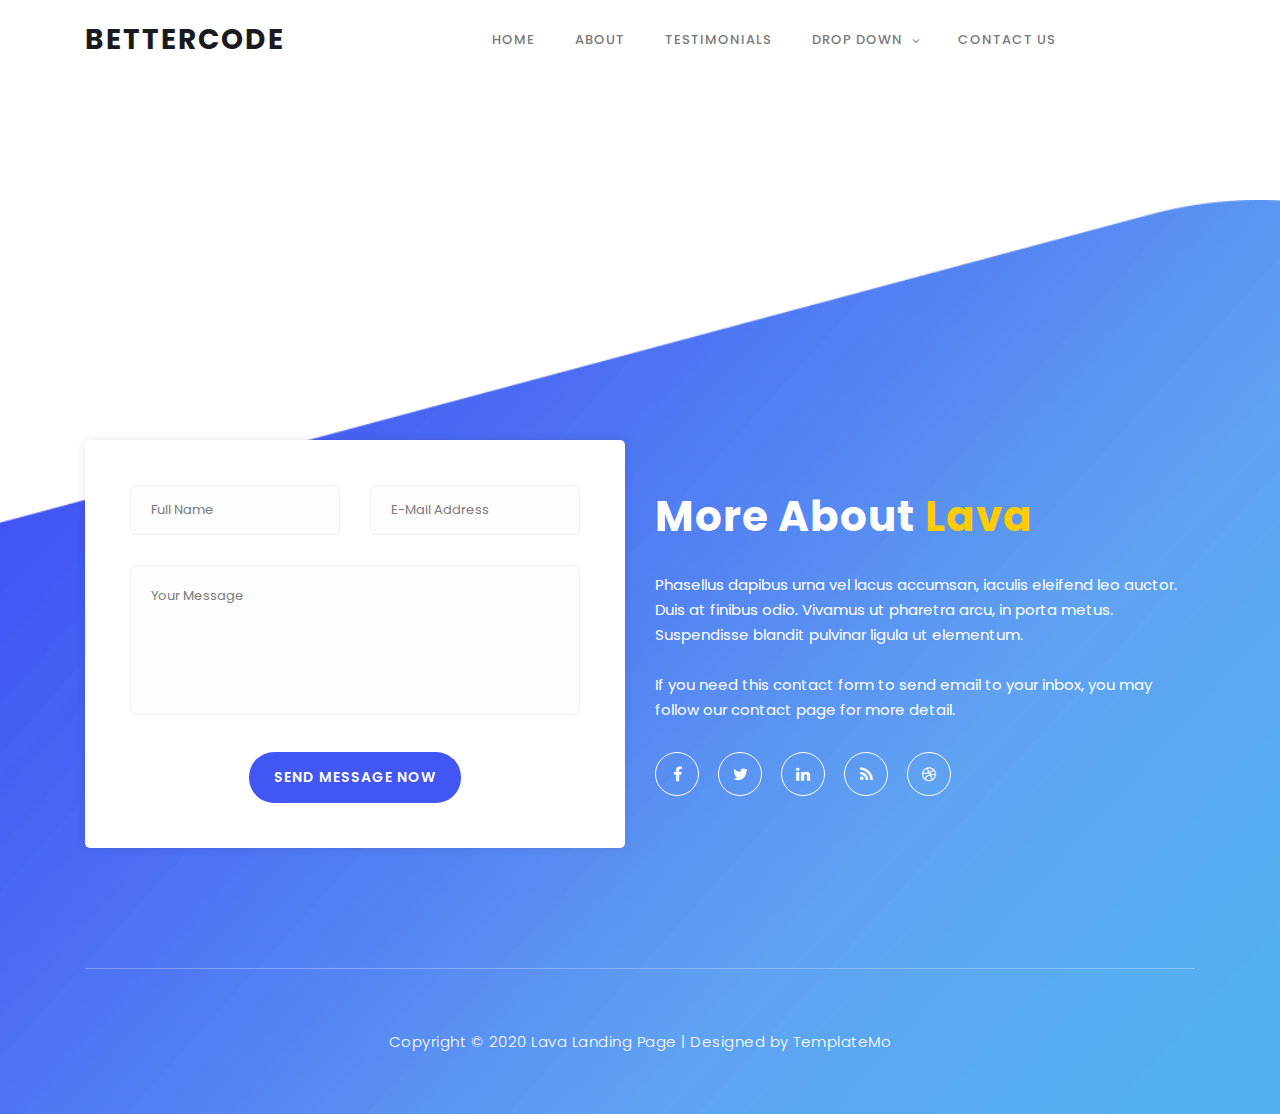
==== commit bf0f3db3: "Adding HOME button functionality." ====
--- a/about_us.html
+++ b/about_us.html
@@ -54,7 +54,7 @@
                         <!-- ***** Logo End ***** -->
                         <!-- ***** Menu Start ***** -->
                         <ul class="nav">
-                            <li class="scroll-to-section"><a href="#welcome" class="menu-item">Home</a></li>
+                            <li class="scroll-to-section"><a href="index.html" class="menu-item">Home</a></li>
                             <li class="scroll-to-section"><a href="#about" class="menu-item">About</a></li>
                             <li class="scroll-to-section"><a href="#testimonials" class="menu-item">Testimonials</a>
                             </li>
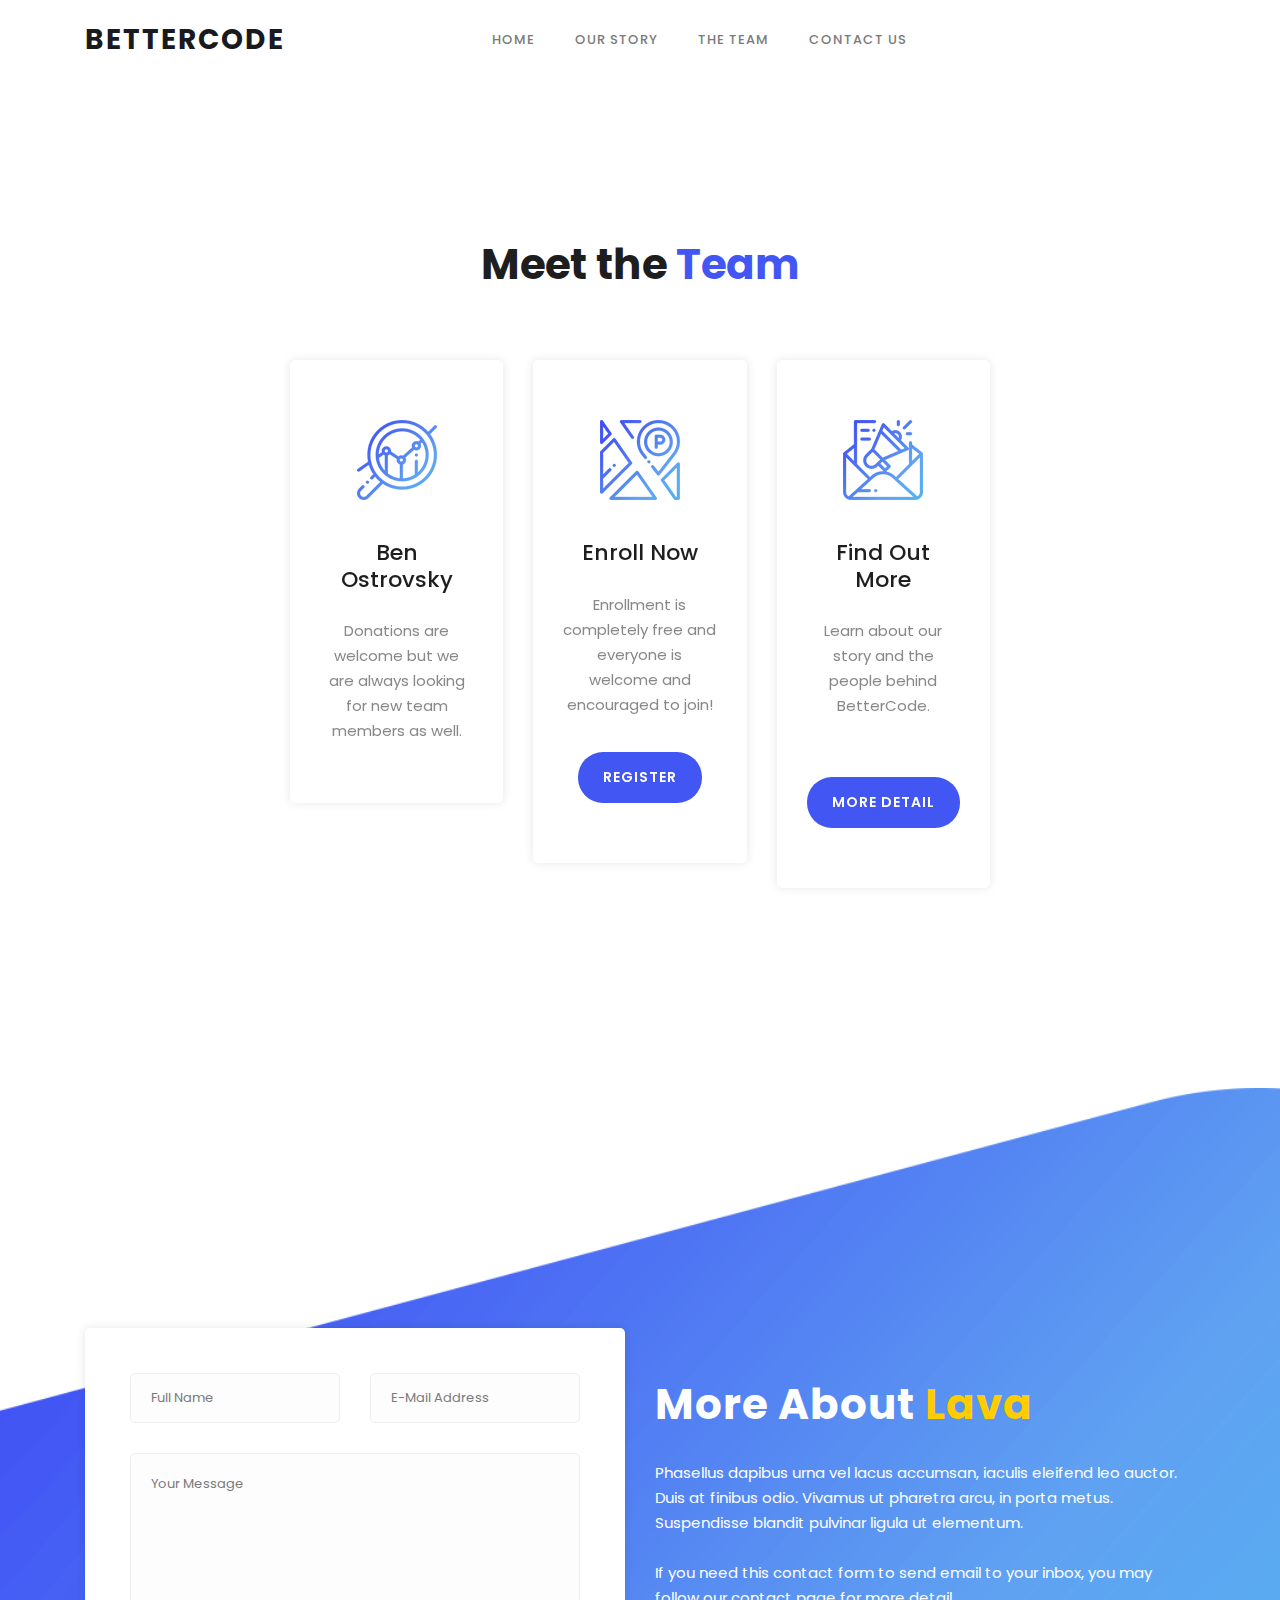
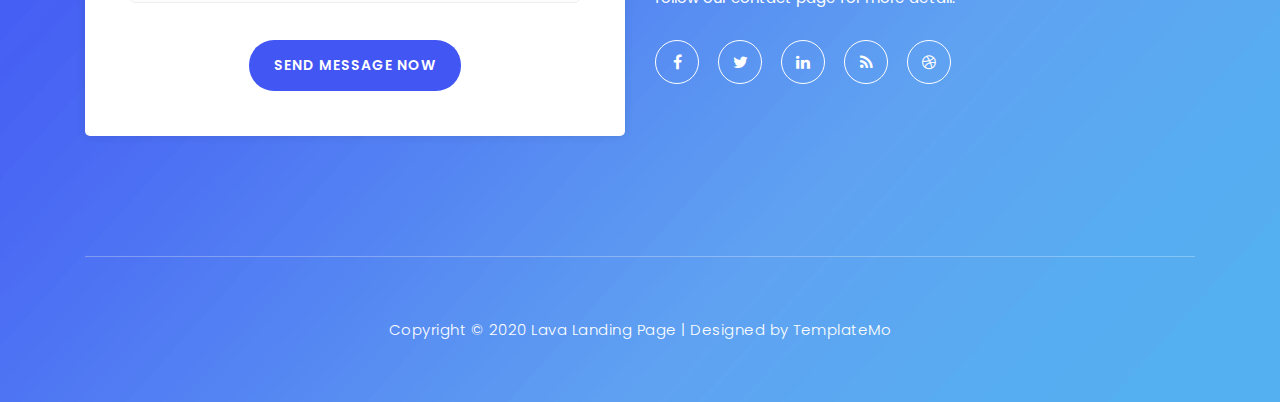
==== commit 3d756499: "Imporved Secondary Page" ====
--- a/about_us.html
+++ b/about_us.html
@@ -55,18 +55,8 @@
                         <!-- ***** Menu Start ***** -->
                         <ul class="nav">
                             <li class="scroll-to-section"><a href="index.html" class="menu-item">Home</a></li>
-                            <li class="scroll-to-section"><a href="#about" class="menu-item">About</a></li>
-                            <li class="scroll-to-section"><a href="#testimonials" class="menu-item">Testimonials</a>
-                            </li>
-                            <li class="submenu">
-                                <a href="javascript:;">Drop Down</a>
-                                <ul>
-                                    <li><a href="about_us.html" class="menu-item">About Us</a></li>
-                                    <li><a class="menu-item">Features</a></li>
-                                    <li><a class="menu-item">FAQ's</a></li>
-                                    <li><a class="menu-item">Blog</a></li>
-                                </ul>
-                            </li>
+                            <li class="scroll-to-section"><a href="#story" class="menu-item">Our Story</a></li>
+                            <li class="scroll-to-section"><a href="#team" class="menu-item">The Team</a>
                             <li class="scroll-to-section"><a href="#contact-us" class="menu-item">Contact Us</a></li>
                         </ul>
                         <a class='menu-trigger'>
@@ -79,8 +69,76 @@
         </div>
     </header>
     <!-- ***** Header Area End ***** -->
-
-
+     <!-- ***** Makeshift Margin Starts ***** -->
+    <br>
+    <br>
+    <br>
+    <br>
+    <br>
+    
+     
+     <!-- ***** Makeshift Margin Ends ***** -->
+    <!-- ***** Team Starts ***** -->
+    <section class="section" id="team">
+    <br>
+    <br>
+    <br>
+    <br>
+    <br>
+    
+        <div class="container">
+            <div class="row">
+                <div class="col-lg-8 offset-lg-2">
+                    <div class="center-heading">
+                        <h2>Meet the <em> Team</em></h2>
+                    </div>
+                    <div class="container">
+                        <div class="row">
+                            <div class="col-lg-4 col-md-6 col-sm-12 col-xs-12"
+                                data-scroll-reveal="enter left move 30px over 0.6s after 0.4s">
+                                <div class="features-item">
+                                    <div class="features-icon">
+                                        <img src="assets/images/features-icon-1.png" alt="">
+                                        <h4>Ben Ostrovsky</h4>
+                                        <p>Donations are welcome but we are always looking for new team members as well.</p>
+                      
+                                    </div>
+                                </div>
+                            </div>
+                            <div class="col-lg-4 col-md-6 col-sm-12 col-xs-12"
+                                data-scroll-reveal="enter bottom move 30px over 0.6s after 0.4s">
+                                <div class="features-item">
+                                    <div class="features-icon">
+                                        <img src="assets/images/features-icon-2.png" alt="">
+                                        <h4>Enroll Now</h4>
+                                        <p>Enrollment is completely free and everyone is welcome and encouraged to join!</p>
+                                        <a href="#testimonials" class="main-button">
+                                            Register
+                                        </a>
+                                    </div>
+                                </div>
+                            </div>
+                            <div class="col-lg-4 col-md-6 col-sm-12 col-xs-12"
+                                data-scroll-reveal="enter right move 30px over 0.6s after 0.4s">
+                                <div class="features-item">
+                                    <div class="features-icon">
+                                        <img src="assets/images/features-icon-3.png" alt="">
+                                        <h4>Find Out More</h4>
+                                        <p>Learn about our story and the people behind BetterCode.</p>
+                                        <br>
+                                        <a href="#testimonials" class="main-button">
+                                            More Detail
+                                        </a>
+                                    </div>
+                                </div>
+                            </div>
+                        </div>
+                    </div>
+                </section>
+                </div>
+            </div>
+        </div>
+    </section>
     <!-- ***** Footer Start ***** -->
     <footer id="contact-us">
         <div class="container">
--- a/assets/css/templatemo-lava.css
+++ b/assets/css/templatemo-lava.css
@@ -156,6 +156,7 @@
   -moz-transition: all 0.3s ease 0s;
   -o-transition: all 0.3s ease 0s;
   transition: all 0.3s ease 0s;
+  z-index: 9999;
 }
 
 a.main-button-slider:hover {
@@ -175,6 +176,7 @@
   -moz-transition: all 0.3s ease 0s;
   -o-transition: all 0.3s ease 0s;
   transition: all 0.3s ease 0s;
+  z-index: 9999;
 }
 
 a.main-button:hover {
@@ -197,6 +199,7 @@
   -moz-transition: all 0.3s ease 0s;
   -o-transition: all 0.3s ease 0s;
   transition: all 0.3s ease 0s;
+  
 }
 
 button.main-button:hover {
@@ -791,6 +794,7 @@
 .features-item .main-button {
   margin-top: 35px;
   display: inline-block;
+  
 }
 
 
@@ -808,6 +812,7 @@
   display: inline-block;
   height: 110%;
   margin-top: -200px;
+  z-index: 0;
 }
 
 #promotion {
@@ -860,6 +865,7 @@
   display: inline-block;
   height: 110%;
   margin-top: -200px;
+  z-index: 0;
 }
 
 #testimonials {
@@ -930,6 +936,7 @@
   background: rgb(244,129,63);
   background: linear-gradient(145deg, #55b0f1 0%, #3f4ff4 100%);
   position: absolute;
+  
 }
 
 .owl-carousel .owl-nav button.owl-prev span {
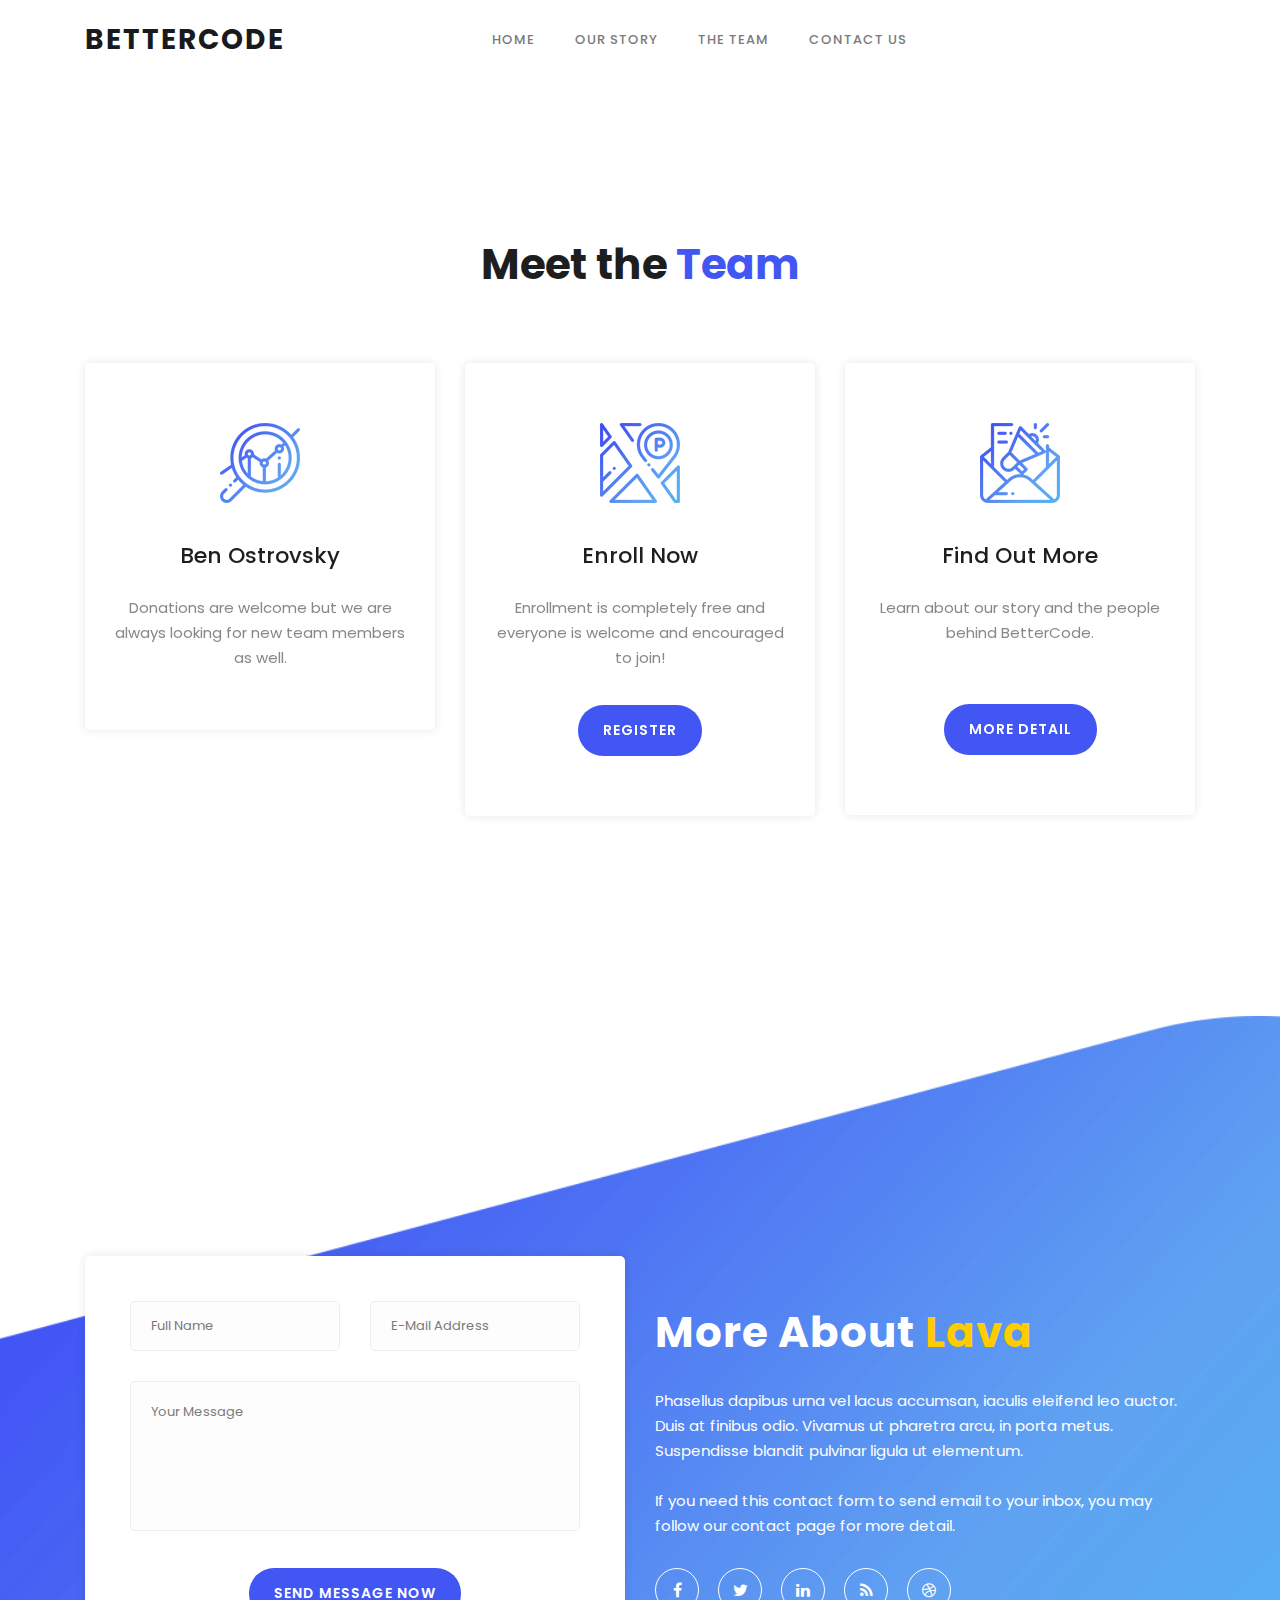
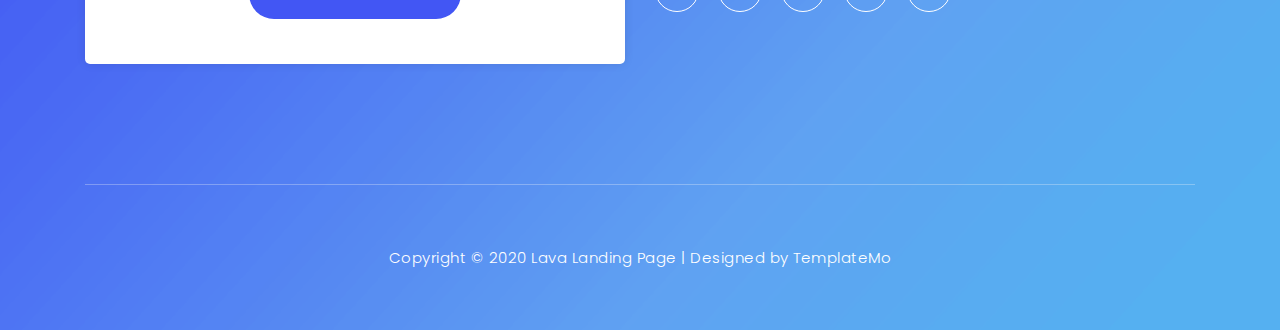
==== commit 0558bd37: "Styling Fixes" ====
--- a/about_us.html
+++ b/about_us.html
@@ -85,98 +85,98 @@
     <br>
     <br>
     <br>
-    
+    <div class="center-heading">
+            <h2>Meet the <em> Team</em></h2>
+            <br>
+            <br>
         <div class="container">
             <div class="row">
                 <div class="col-lg-8 offset-lg-2">
-                    <div class="center-heading">
-                        <h2>Meet the <em> Team</em></h2>
-                    </div>
-                    <div class="container">
-                        <div class="row">
-                            <div class="col-lg-4 col-md-6 col-sm-12 col-xs-12"
-                                data-scroll-reveal="enter left move 30px over 0.6s after 0.4s">
-                                <div class="features-item">
-                                    <div class="features-icon">
-                                        <img src="assets/images/features-icon-1.png" alt="">
-                                        <h4>Ben Ostrovsky</h4>
-                                        <p>Donations are welcome but we are always looking for new team members as well.</p>
-                      
-                                    </div>
-                                </div>
-                            </div>
-                            <div class="col-lg-4 col-md-6 col-sm-12 col-xs-12"
-                                data-scroll-reveal="enter bottom move 30px over 0.6s after 0.4s">
-                                <div class="features-item">
-                                    <div class="features-icon">
-                                        <img src="assets/images/features-icon-2.png" alt="">
-                                        <h4>Enroll Now</h4>
-                                        <p>Enrollment is completely free and everyone is welcome and encouraged to join!</p>
-                                        <a href="#testimonials" class="main-button">
-                                            Register
-                                        </a>
-                                    </div>
-                                </div>
-                            </div>
-                            <div class="col-lg-4 col-md-6 col-sm-12 col-xs-12"
-                                data-scroll-reveal="enter right move 30px over 0.6s after 0.4s">
-                                <div class="features-item">
-                                    <div class="features-icon">
-                                        <img src="assets/images/features-icon-3.png" alt="">
-                                        <h4>Find Out More</h4>
-                                        <p>Learn about our story and the people behind BetterCode.</p>
-                                        <br>
-                                        <a href="#testimonials" class="main-button">
-                                            More Detail
-                                        </a>
-                                    </div>
+                    </div>
+                    
+                        <div class="col-lg-4 col-md-6 col-sm-12 col-xs-12"
+                            data-scroll-reveal="enter left move 30px over 0.6s after 0.4s">
+                            <div class="features-item">
+                                <div class="features-icon">
+                                    <img src="assets/images/features-icon-1.png" alt="">
+                                    <h4>Ben Ostrovsky</h4>
+                                    <p>Donations are welcome but we are always looking for new team members as well.</p>
+                    
                                 </div>
                             </div>
                         </div>
-                    </div>
-                </section>
-                </div>
-            </div>
-        </div>
-    </section>
-    <!-- ***** Footer Start ***** -->
-    <footer id="contact-us">
-        <div class="container">
-            <div class="footer-content">
-                <div class="row">
-                    <!-- ***** Contact Form Start ***** -->
-                    <div class="col-lg-6 col-md-12 col-sm-12">
-                        <div class="contact-form">
-                            <form id="contact" action="" method="post">
-                                <div class="row">
-                                    <div class="col-md-6 col-sm-12">
-                                        <fieldset>
-                                            <input name="name" type="text" id="name" placeholder="Full Name" required=""
-                                                style="background-color: rgba(250,250,250,0.3);">
-                                        </fieldset>
-                                    </div>
-                                    <div class="col-md-6 col-sm-12">
-                                        <fieldset>
-                                            <input name="email" type="text" id="email" placeholder="E-Mail Address"
-                                                required="" style="background-color: rgba(250,250,250,0.3);">
-                                        </fieldset>
-                                    </div>
-                                    <div class="col-lg-12">
-                                        <fieldset>
-                                            <textarea name="message" rows="6" id="message" placeholder="Your Message"
-                                                required="" style="background-color: rgba(250,250,250,0.3);"></textarea>
-                                        </fieldset>
-                                    </div>
-                                    <div class="col-lg-12">
-                                        <fieldset>
-                                            <button type="submit" id="form-submit" class="main-button">Send Message
-                                                Now</button>
-                                        </fieldset>
-                                    </div>
-                                </div>
-                            </form>
+                        <div class="col-lg-4 col-md-6 col-sm-12 col-xs-12"
+                            data-scroll-reveal="enter bottom move 30px over 0.6s after 0.4s">
+                            <div class="features-item">
+                                <div class="features-icon">
+                                    <img src="assets/images/features-icon-2.png" alt="">
+                                    <h4>Enroll Now</h4>
+                                    <p>Enrollment is completely free and everyone is welcome and encouraged to join!</p>
+                                    <a href="#testimonials" class="main-button">
+                                        Register
+                                    </a>
+                                </div>
+                            </div>
                         </div>
-                    </div>
+                        <div class="col-lg-4 col-md-6 col-sm-12 col-xs-12"
+                            data-scroll-reveal="enter right move 30px over 0.6s after 0.4s">
+                            <div class="features-item">
+                                <div class="features-icon">
+                                    <img src="assets/images/features-icon-3.png" alt="">
+                                    <h4>Find Out More</h4>
+                                    <p>Learn about our story and the people behind BetterCode.</p>
+                                    <br>
+                                    <a href="#testimonials" class="main-button">
+                                        More Detail
+                                    </a>
+                                </div>
+                            </div>
+                        </div>
+                    </div>
+                </div>
+            </section>
+            </div>
+        </div>
+    </div>
+</section>
+<!-- ***** Footer Start ***** -->
+<footer id="contact-us">
+    <div class="container">
+        <div class="footer-content">
+            <div class="row">
+                <!-- ***** Contact Form Start ***** -->
+                <div class="col-lg-6 col-md-12 col-sm-12">
+                    <div class="contact-form">
+                        <form id="contact" action="" method="post">
+                            <div class="row">
+                                <div class="col-md-6 col-sm-12">
+                                    <fieldset>
+                                        <input name="name" type="text" id="name" placeholder="Full Name" required=""
+                                            style="background-color: rgba(250,250,250,0.3);">
+                                    </fieldset>
+                                </div>
+                                <div class="col-md-6 col-sm-12">
+                                    <fieldset>
+                                        <input name="email" type="text" id="email" placeholder="E-Mail Address"
+                                            required="" style="background-color: rgba(250,250,250,0.3);">
+                                    </fieldset>
+                                </div>
+                                <div class="col-lg-12">
+                                    <fieldset>
+                                        <textarea name="message" rows="6" id="message" placeholder="Your Message"
+                                            required="" style="background-color: rgba(250,250,250,0.3);"></textarea>
+                                    </fieldset>
+                                </div>
+                                <div class="col-lg-12">
+                                    <fieldset>
+                                        <button type="submit" id="form-submit" class="main-button">Send Message
+                                            Now</button>
+                                    </fieldset>
+                                </div>
+                            </div>
+                        </form>
+                    </div>
+                </div>
                     <!-- ***** Contact Form End ***** -->
                     <div class="right-content col-lg-6 col-md-12 col-sm-12">
                         <h2>More About <em>Lava</em></h2>
